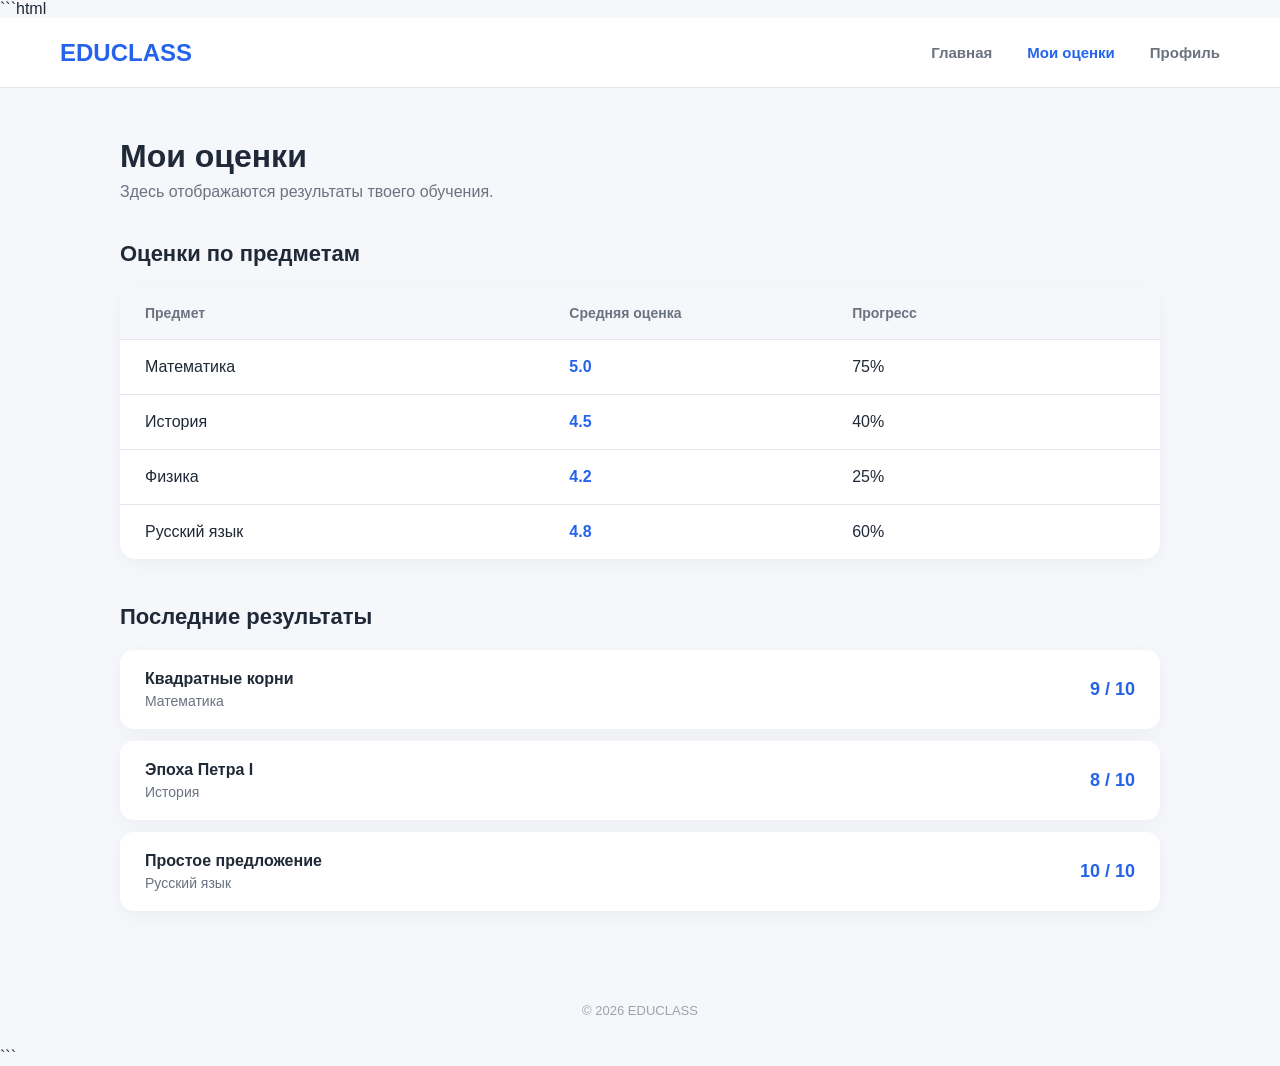
==== grades.html @ 7702cdca "startpushheheheev2" ====
```html
<!DOCTYPE html>
<html lang="ru">

<head>

    <meta charset="UTF-8">

    <meta name="viewport" content="width=device-width, initial-scale=1.0">

    <title>EDUCLASS — Мои оценки</title>

    <link rel="stylesheet" href="style.css">

</head>


<body>


    <header class="header">

        <div class="logo">
            EDUCLASS
        </div>


        <nav class="navigation">

            <a href="index.html">
                Главная
            </a>

            <a href="grades.html" class="active">
                Мои оценки
            </a>

            <a href="profile.html">
                Профиль
            </a>

        </nav>

    </header>



    <main class="container">


        <section class="grades-header">

            <h1>
                Мои оценки
            </h1>

            <p>
                Здесь отображаются результаты твоего обучения.
            </p>

        </section>



        <section class="grades-section">

            <h2>
                Оценки по предметам
            </h2>


            <div class="grades-table">


                <div class="grade-row grade-header">

                    <span>
                        Предмет
                    </span>

                    <span>
                        Средняя оценка
                    </span>

                    <span>
                        Прогресс
                    </span>

                </div>



                <div class="grade-row">

                    <span>
                        Математика
                    </span>

                    <strong>
                        5.0
                    </strong>

                    <span>
                        75%
                    </span>

                </div>



                <div class="grade-row">

                    <span>
                        История
                    </span>

                    <strong>
                        4.5
                    </strong>

                    <span>
                        40%
                    </span>

                </div>



                <div class="grade-row">

                    <span>
                        Физика
                    </span>

                    <strong>
                        4.2
                    </strong>

                    <span>
                        25%
                    </span>

                </div>



                <div class="grade-row">

                    <span>
                        Русский язык
                    </span>

                    <strong>
                        4.8
                    </strong>

                    <span>
                        60%
                    </span>

                </div>


            </div>

        </section>



        <section class="recent-results">

            <h2>
                Последние результаты
            </h2>


            <div class="result-card">

                <div>

                    <h3>
                        Квадратные корни
                    </h3>

                    <p>
                        Математика
                    </p>

                </div>


                <strong>
                    9 / 10
                </strong>

            </div>



            <div class="result-card">

                <div>

                    <h3>
                        Эпоха Петра I
                    </h3>

                    <p>
                        История
                    </p>

                </div>


                <strong>
                    8 / 10
                </strong>

            </div>



            <div class="result-card">

                <div>

                    <h3>
                        Простое предложение
                    </h3>

                    <p>
                        Русский язык
                    </p>

                </div>


                <strong>
                    10 / 10
                </strong>

            </div>

        </section>


    </main>



    <footer class="footer">

        <p>
            © 2026 EDUCLASS
        </p>

    </footer>


</body>

</html>
```
---- style.css ----
* {
    margin: 0;
    padding: 0;
    box-sizing: border-box;
}


body {
    font-family: Arial, sans-serif;
    background-color: #f5f7fb;
    color: #1f2937;
}


/* =========================
   HEADER
   ========================= */

.header {
    height: 70px;
    background-color: white;

    display: flex;
    align-items: center;
    justify-content: space-between;

    padding: 0 60px;

    border-bottom: 1px solid #e5e7eb;
}


.logo {
    font-size: 24px;
    font-weight: 800;
    color: #2563eb;
}


.navigation {
    display: flex;
    gap: 35px;
}


.navigation a {
    text-decoration: none;
    color: #6b7280;

    font-size: 15px;
    font-weight: 600;

    transition: 0.2s;
}


.navigation a:hover {
    color: #2563eb;
}


.navigation a.active {
    color: #2563eb;
}


/* =========================
   MAIN CONTAINER
   ========================= */

.container {
    max-width: 1100px;

    margin: 0 auto;

    padding: 50px 30px;
}


/* =========================
   WELCOME
   ========================= */

.welcome {
    margin-bottom: 40px;
}


.welcome h1 {
    font-size: 32px;
    margin-bottom: 8px;
}


.welcome p {
    color: #6b7280;
    font-size: 17px;
}


/* =========================
   CONTINUE LEARNING
   ========================= */

.continue-section {
    margin-bottom: 50px;
}


.continue-section h2,
.subjects-section h2 {
    font-size: 22px;
    margin-bottom: 20px;
}


.continue-card {
    background-color: white;

    border-radius: 16px;

    padding: 30px;

    display: flex;
    align-items: center;
    justify-content: space-between;

    box-shadow: 0 5px 20px rgba(0, 0, 0, 0.05);
}


.subject-label {
    color: #2563eb;
    font-size: 14px;
    font-weight: 700;
}


.continue-info h3 {
    font-size: 24px;
    margin: 8px 0;
}


.continue-info p {
    color: #6b7280;
    margin-bottom: 15px;
}


/* =========================
   PROGRESS BAR
   ========================= */

.progress-container {
    width: 400px;
    height: 8px;

    background-color: #e5e7eb;

    border-radius: 10px;

    overflow: hidden;
}


.progress-bar {
    width: 75%;
    height: 100%;

    background-color: #2563eb;

    border-radius: 10px;
}


.progress-text {
    display: block;

    margin-top: 8px;

    font-size: 13px;
    color: #6b7280;
}


/* =========================
   BUTTON
   ========================= */

.continue-button {
    border: none;

    background-color: #2563eb;
    color: white;

    padding: 13px 25px;

    border-radius: 10px;

    font-size: 15px;
    font-weight: 600;

    cursor: pointer;

    transition: 0.2s;
}


.continue-button:hover {
    background-color: #1d4ed8;
}


/* =========================
   SUBJECTS
   ========================= */

.section-title {
    display: flex;
    justify-content: space-between;
    align-items: center;
}


.section-title a {
    text-decoration: none;
    color: #2563eb;

    font-size: 14px;
    font-weight: 600;
}


.subjects-grid {
    display: grid;

    grid-template-columns: repeat(4, 1fr);

    gap: 20px;
}


.subject-card {
    text-decoration: none;
    color: #1f2937;

    background-color: white;

    padding: 25px;

    border-radius: 16px;

    min-height: 170px;

    box-shadow: 0 5px 20px rgba(0, 0, 0, 0.04);

    transition: 0.2s;
}


.subject-card:hover {
    transform: translateY(-5px);

    box-shadow: 0 10px 25px rgba(0, 0, 0, 0.08);
}


.subject-icon {
    width: 50px;
    height: 50px;

    display: flex;
    align-items: center;
    justify-content: center;

    border-radius: 12px;

    background-color: #eff6ff;

    color: #2563eb;

    font-size: 25px;

    margin-bottom: 20px;
}


.subject-card h3 {
    font-size: 18px;
    margin-bottom: 7px;
}


.subject-card p {
    color: #6b7280;
    font-size: 14px;
}


/* =========================
   FOOTER
   ========================= */

.footer {
    text-align: center;

    padding: 30px;

    color: #9ca3af;

    font-size: 13px;
}


/* =========================
   ADAPTATION FOR SMALL SCREENS
   ========================= */

@media (max-width: 800px) {

    .header {
        padding: 0 25px;
    }


    .navigation {
        gap: 15px;
    }


    .continue-card {
        flex-direction: column;
        align-items: flex-start;
        gap: 25px;
    }


    .progress-container {
        width: 100%;
    }


    .subjects-grid {
        grid-template-columns: repeat(2, 1fr);
    }

}


@media (max-width: 500px) {

    .header {
        height: auto;

        padding: 20px;

        flex-direction: column;
        gap: 15px;
    }


    .container {
        padding: 35px 20px;
    }


    .welcome h1 {
        font-size: 26px;
    }


    .subjects-grid {
        grid-template-columns: 1fr;
    }

}
/* =========================
   COURSE PAGE
   ========================= */

.course-header {
    margin-bottom: 40px;
}


.course-header h1 {
    font-size: 36px;
    margin: 8px 0;
}


.course-header p {
    color: #6b7280;
    font-size: 16px;
}


.course-progress {
    background-color: white;

    padding: 25px;

    border-radius: 16px;

    margin-bottom: 40px;

    box-shadow: 0 5px 20px rgba(0, 0, 0, 0.04);
}


.course-progress .section-title span {
    color: #2563eb;
    font-weight: 700;
}


/* =========================
   LESSONS
   ========================= */

.lessons-section h2 {
    font-size: 22px;
    margin-bottom: 20px;
}


.lessons-list {
    display: flex;
    flex-direction: column;
    gap: 15px;
}


.lesson-card {
    background-color: white;

    border-radius: 14px;

    padding: 20px;

    display: flex;
    align-items: center;

    gap: 20px;

    box-shadow: 0 5px 20px rgba(0, 0, 0, 0.04);
}


.lesson-number {
    width: 45px;
    height: 45px;

    flex-shrink: 0;

    display: flex;
    align-items: center;
    justify-content: center;

    background-color: #eff6ff;

    color: #2563eb;

    border-radius: 50%;

    font-weight: 700;
}


.lesson-info {
    flex: 1;
}


.lesson-info h3 {
    font-size: 17px;
    margin-bottom: 5px;
}


.lesson-info p {
    color: #6b7280;
    font-size: 14px;
}


.lesson-status {
    color: #6b7280;
    font-size: 14px;
    white-space: nowrap;
}


.lesson-card.completed .lesson-number {
    background-color: #dcfce7;
    color: #16a34a;
}


.lesson-card.completed .lesson-status {
    color: #16a34a;
}


.lesson-card.current {
    border: 2px solid #2563eb;
}


.lesson-button {
    text-decoration: none;

    background-color: #2563eb;

    color: white;

    padding: 10px 18px;

    border-radius: 8px;

    font-size: 14px;

    font-weight: 600;

    transition: 0.2s;
}


.lesson-button:hover {
    background-color: #1d4ed8;
}


/* =========================
   DIFFERENT PROGRESS BARS
   ========================= */

.history-progress {
    width: 40%;
}


.physics-progress {
    width: 25%;
}


.russian-progress {
    width: 60%;
}


/* =========================
   PROFILE
   ========================= */

.profile-header {
    display: flex;

    align-items: center;

    gap: 20px;

    margin-bottom: 40px;
}


.profile-avatar {
    width: 80px;
    height: 80px;

    border-radius: 50%;

    background-color: #2563eb;

    color: white;

    display: flex;

    align-items: center;

    justify-content: center;

    font-size: 32px;

    font-weight: 700;
}


.profile-header h1 {
    font-size: 30px;

    margin-bottom: 5px;
}


.profile-header p {
    color: #6b7280;
}


.profile-grid {
    display: grid;

    grid-template-columns: 1fr 1fr;

    gap: 25px;
}


.profile-card {
    background-color: white;

    padding: 30px;

    border-radius: 16px;

    box-shadow: 0 5px 20px rgba(0, 0, 0, 0.04);
}


.profile-card h2 {
    font-size: 20px;

    margin-bottom: 25px;
}


.profile-info {
    display: flex;

    flex-direction: column;

    gap: 18px;
}


.info-row {
    display: flex;

    justify-content: space-between;

    gap: 20px;

    padding-bottom: 15px;

    border-bottom: 1px solid #e5e7eb;
}


.info-row span {
    color: #6b7280;
}


.info-row strong {
    text-align: right;
}


.statistics {
    display: grid;

    grid-template-columns: repeat(3, 1fr);

    gap: 15px;
}


.stat-item {
    background-color: #f5f7fb;

    padding: 20px;

    border-radius: 12px;

    text-align: center;
}


.stat-item strong {
    display: block;

    font-size: 26px;

    color: #2563eb;

    margin-bottom: 8px;
}


.stat-item span {
    color: #6b7280;

    font-size: 13px;
}


/* =========================
   GRADES
   ========================= */

.grades-header {
    margin-bottom: 40px;
}


.grades-header h1 {
    font-size: 32px;

    margin-bottom: 8px;
}


.grades-header p {
    color: #6b7280;
}


.grades-section {
    margin-bottom: 45px;
}


.grades-section h2,
.recent-results h2 {
    font-size: 22px;

    margin-bottom: 20px;
}


.grades-table {
    background-color: white;

    border-radius: 16px;

    overflow: hidden;

    box-shadow: 0 5px 20px rgba(0, 0, 0, 0.04);
}


.grade-row {
    display: grid;

    grid-template-columns: 1.5fr 1fr 1fr;

    padding: 18px 25px;

    border-bottom: 1px solid #e5e7eb;
}


.grade-row:last-child {
    border-bottom: none;
}


.grade-row strong {
    color: #2563eb;
}


.grade-header {
    background-color: #f5f7fb;

    color: #6b7280;

    font-size: 14px;

    font-weight: 600;
}


.result-card {
    background-color: white;

    padding: 20px 25px;

    border-radius: 14px;

    margin-bottom: 12px;

    display: flex;

    align-items: center;

    justify-content: space-between;

    box-shadow: 0 5px 20px rgba(0, 0, 0, 0.04);
}


.result-card h3 {
    font-size: 16px;

    margin-bottom: 5px;
}


.result-card p {
    color: #6b7280;

    font-size: 14px;
}


.result-card > strong {
    color: #2563eb;

    font-size: 18px;
}


/* =========================
   NEW MOBILE ADAPTATION
   ========================= */

@media (max-width: 800px) {

    .profile-grid {
        grid-template-columns: 1fr;
    }


    .statistics {
        grid-template-columns: 1fr;
    }


    .lesson-card {
        align-items: flex-start;

        flex-wrap: wrap;
    }


    .lesson-info {
        min-width: 200px;
    }


    .lesson-button {
        margin-left: 65px;
    }


    .grade-row {
        grid-template-columns: 1fr 1fr;
        gap: 10px;
    }


    .grade-header {
        display: none;
    }

}


@media (max-width: 500px) {

    .course-header h1 {
        font-size: 28px;
    }


    .profile-header {
        align-items: flex-start;
    }


    .profile-avatar {
        width: 65px;
        height: 65px;

        font-size: 25px;
    }


    .profile-header h1 {
        font-size: 24px;
    }


    .info-row {
        flex-direction: column;

        gap: 5px;
    }


    .info-row strong {
        text-align: left;
    }


    .lesson-card {
        flex-direction: column;
    }


    .lesson-button {
        margin-left: 0;
    }


    .grade-row {
        grid-template-columns: 1fr;
    }


    .result-card {
        gap: 15px;
    }

}
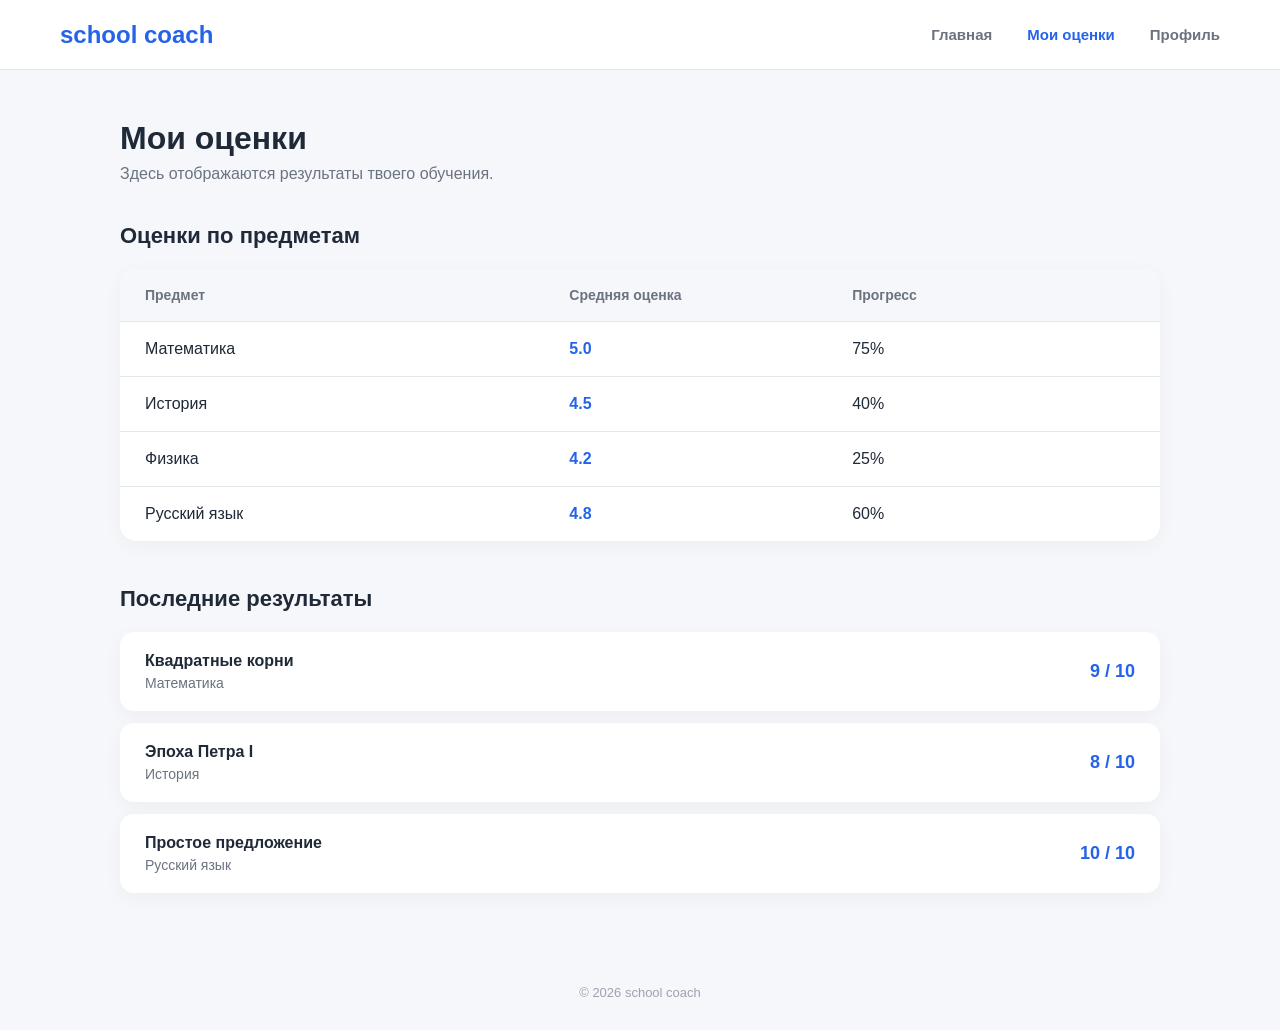
==== commit 11595898: "globalupdatev1" ====
--- a/grades.html
+++ b/grades.html
@@ -1,4 +1,4 @@
-```html
+
 <!DOCTYPE html>
 <html lang="ru">
 
@@ -8,7 +8,7 @@
 
     <meta name="viewport" content="width=device-width, initial-scale=1.0">
 
-    <title>EDUCLASS — Мои оценки</title>
+    <title>school coach — Мои оценки</title>
 
     <link rel="stylesheet" href="style.css">
 
@@ -21,7 +21,7 @@
     <header class="header">
 
         <div class="logo">
-            EDUCLASS
+            school coach
         </div>
 
 
@@ -251,7 +251,7 @@
     <footer class="footer">
 
         <p>
-            © 2026 EDUCLASS
+            © 2026 school coach
         </p>
 
     </footer>
@@ -260,4 +260,3 @@
 </body>
 
 </html>
-```
--- a/style.css
+++ b/style.css
@@ -376,6 +376,113 @@
     }
 
 }
+
+
+/* =========================
+   LESSON CONTENT
+   ========================= */
+
+.lesson-content {
+    display: flex;
+    flex-direction: column;
+    gap: 24px;
+}
+
+
+.lesson-panel {
+    background-color: white;
+    padding: 28px;
+    border-radius: 16px;
+    box-shadow: 0 5px 20px rgba(0, 0, 0, 0.04);
+}
+
+
+.lesson-panel h2 {
+    font-size: 22px;
+    margin-bottom: 16px;
+}
+
+
+.lesson-panel h3 {
+    font-size: 17px;
+    margin: 20px 0 8px;
+}
+
+
+.lesson-panel p,
+.lesson-panel li {
+    color: #4b5563;
+    line-height: 1.7;
+}
+
+
+.lesson-panel ul,
+.lesson-panel ol {
+    padding-left: 24px;
+}
+
+
+.lesson-formula {
+    margin: 18px 0;
+    padding: 16px 20px;
+    border-left: 4px solid #2563eb;
+    border-radius: 8px;
+    background-color: #eff6ff;
+    color: #1e40af;
+    font-size: 18px;
+    font-weight: 700;
+}
+
+
+.lesson-navigation {
+    display: flex;
+    flex-wrap: wrap;
+    gap: 12px;
+}
+
+
+.lesson-navigation-spaced {
+    margin-top: 22px;
+}
+
+
+.lesson-link {
+    display: inline-block;
+    padding: 12px 18px;
+    border-radius: 8px;
+    background-color: #2563eb;
+    color: white;
+    font-size: 14px;
+    font-weight: 600;
+    text-decoration: none;
+    transition: 0.2s;
+}
+
+
+.lesson-link:hover {
+    background-color: #1d4ed8;
+}
+
+
+.lesson-link.secondary {
+    background-color: white;
+    color: #2563eb;
+    border: 1px solid #bfdbfe;
+}
+
+
+.lesson-link.secondary:hover {
+    background-color: #eff6ff;
+}
+
+
+@media (max-width: 500px) {
+
+    .lesson-panel {
+        padding: 22px;
+    }
+
+}
 /* =========================
    COURSE PAGE
    ========================= */
@@ -918,4 +1025,3 @@
     }
 
 }
-
